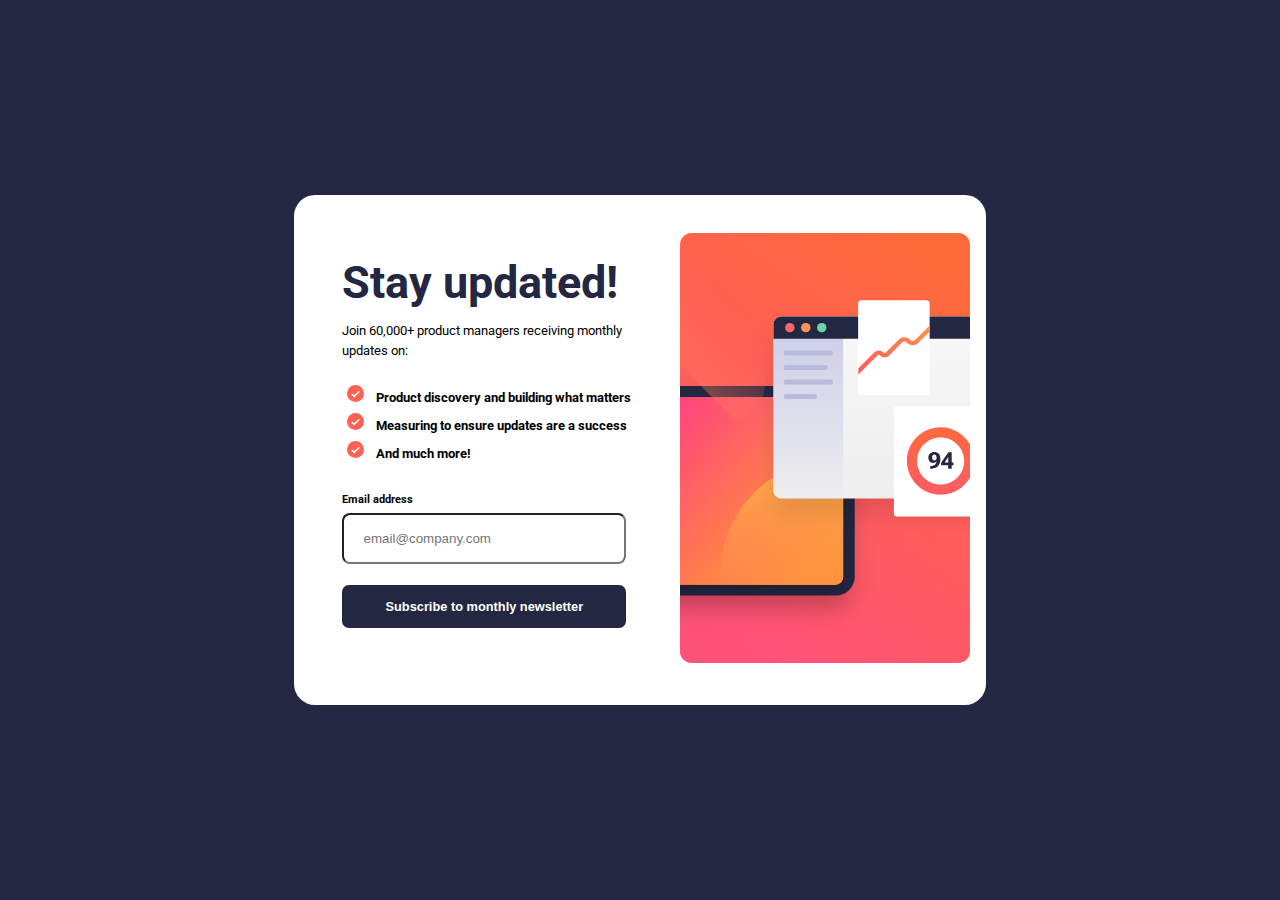
==== index.html @ 4df4ef66 "first upload" ====
<!DOCTYPE html>
<html lang="en">
  <head>
    <meta charset="UTF-8" />
    <meta name="viewport" content="width=device-width, initial-scale=1.0" />
    <!-- displays site properly based on user's device -->
    <link
      rel="icon"
      type="image/png"
      sizes="32x32"
      href="./assets/images/favicon-32x32.png"
    />
    <link rel="preconnect" href="https://fonts.googleapis.com" />
    <link rel="preconnect" href="https://fonts.gstatic.com" crossorigin />
    <link
      href="https://fonts.googleapis.com/css2?family=Roboto:wght@400;700&display=swap"
      rel="stylesheet"
    />
    <link rel="stylesheet" href="shared.css" />
    <title>
      Frontend Mentor | Newsletter sign-up form with success message
    </title>
  </head>
  <body>
    <div id="desktop-container">
      <header>
        <picture>
          <source media="(min-width:32rem)" srcset="assets/images/illustration-sign-up-desktop.svg">
          <img
          src="assets/images/illustration-sign-up-mobile.svg"
          alt="illustration-image"
          width="100%"
        />
        </picture>
        
      </header>
      <main>
        <h1>Stay updated!</h1>
        <p>Join 60,000+ product managers receiving monthly updates on:</p>
        <ul>
          <li>Product discovery and building what matters</li>
          <li>Measuring to ensure updates are a success</li>
          <li>And much more!</li>
        </ul>
        <form action="/index.html" method="get" onsubmit="submitform(event)">
          <label
            for="email-submition"
            style="display: block; margin: 3rem 0 0.7rem 0"
            >Email address</label
          >
          <input
            type="email"
            required
            minlength="13"
            placeholder="email@company.com"
            id="email-addrss"
            style="
              padding: 1.2rem;
              width: 100%;
              height: 3.2rem;
              border-radius: 8px;
            "
          />
          <button type="submit" class="submit-btn">
            Subscribe to monthly newsletter
          </button>
        </form>
      </main>
      <script>
        function submitform(event) {
          event.preventDefault();
          var emailValue = document.getElementById("email-addrss").value;
          // sessionStorage.setItem('emailValue', emailValue)
          window.location.href =
            "thanks-page.html?email=" + encodeURIComponent(emailValue);
        }
      </script>
    </div>
  </body>
</html>
---- shared.css ----
* {
    padding: 0;
    margin: 0;
    list-style: none;
    box-sizing: border-box;
}

body {
    font-family: 'Roboto', sans-serif;
}

main {
    margin: 2rem;
}

p , h1 {
    margin-bottom: 1.5rem;
}

h1 {
    font-size: 2.8rem;
}

p {
    font-size: 1.2rem;
}

li {
    margin: 0 0 1.3rem 1.8rem;
    padding-left: 0.3rem;
    list-style-image: url(assets/images/icon-list.svg);
    font-size: 1.1rem;
}

::marker {
    margin-top: 0.5rem;
}

.submit-btn {
    text-decoration: none;
    margin-top: 1.7rem;
    padding: 1.2rem;
    background-color: hsl(234, 29%, 20%);
    border-radius: 11px;
    width: 100%;
    text-align: center;
    font-size: 1.1rem;
    color: white;
    border: none;
    display: inline-block;
}

@media screen and (min-width:915px) {
    body {
        height: 100vh;
        /* margin: 2rem 1rem 2rem 1rem; */
        background-color: hsl(234, 29%, 20%);
        display: flex;
        justify-content: center;
        align-items: center;
        padding: 4rem;
    }
    main {
        margin: 0;
    }
    #desktop-container {
        display: flex;
        flex-direction: row-reverse;
        justify-content: center;
        align-items: center;
        background-color: white;
        width: 60%;
        height: 510px;
        border-radius: 21px;
        padding: 1rem;
    }
    img {
        width: 100%;
        height: 100%;
        /* margin: 1rem; */
        object-fit: contain;
    }
    h1 {
        font-size: 2.8rem;
        margin-bottom: 0.8rem;
        margin-top: 2rem;
        color: hsl(234, 29%, 20%);
    }
    p {
        font-size: 0.8rem;
        line-height: 20px;
    }
    li {
        margin-bottom: 0.5rem;
        font-size: 0.8rem;
        font-weight: bold;
    }
    
    label {
        font-size: 0.7rem;
        font-weight: bold;
        border-radius: 7px;
        margin: 2rem 0 0.4rem 0 !important;
    }

    input {
        width: 93% !important;
    }
    .submit-btn {
        padding: 0.9rem 0;
        margin-top: 1.3rem;
        margin-bottom: 3rem;
        font-size: 0.8rem;
        font-weight: bold;
        border-radius: 7px;
        width: 93%;
    }
    main {
        padding: 4rem 2rem;
    }
}
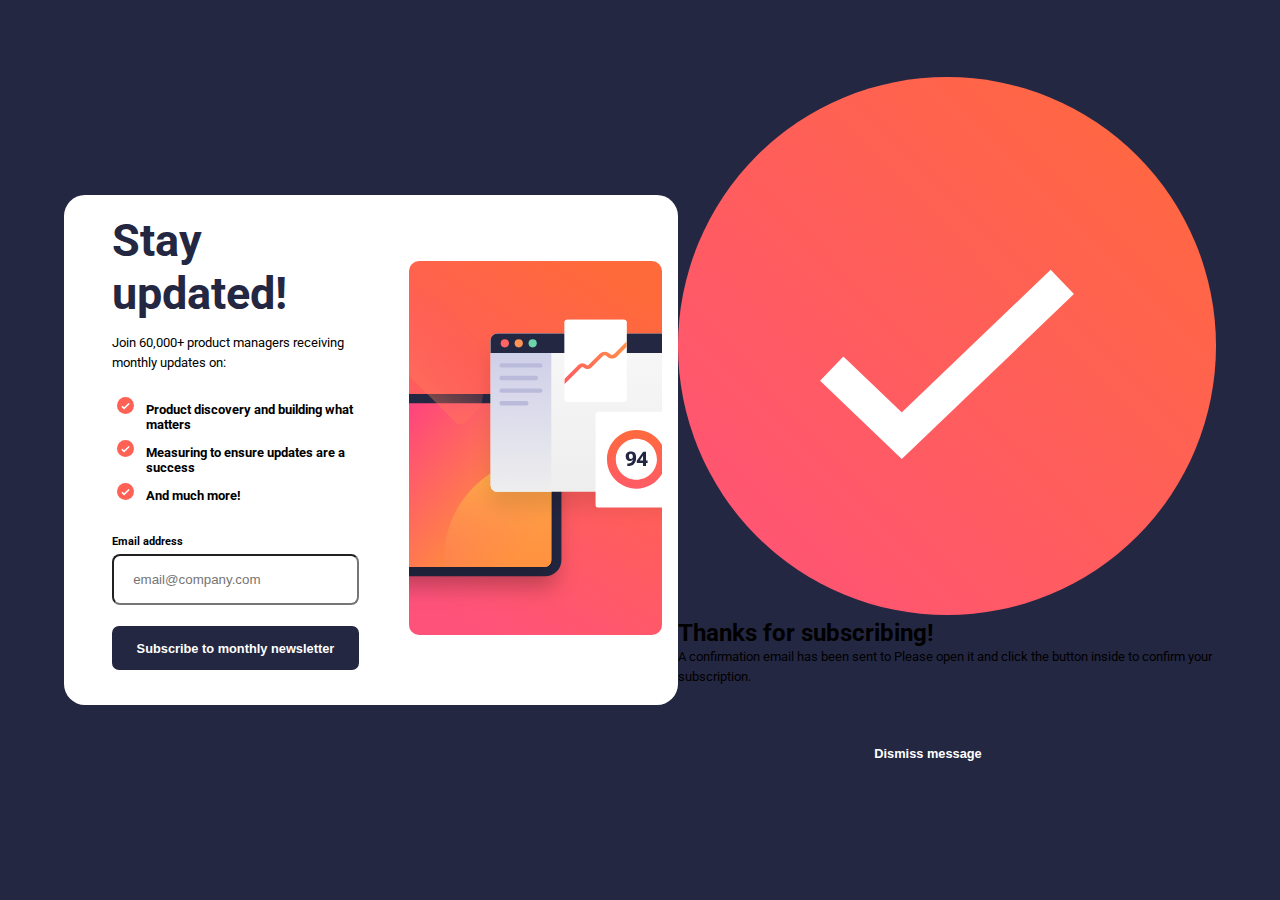
==== commit 8fa085e4: "Update index.html" ====
--- a/index.html
+++ b/index.html
@@ -25,24 +25,28 @@
     <div id="desktop-container">
       <header>
         <picture>
-          <source media="(min-width:32rem)" srcset="assets/images/illustration-sign-up-desktop.svg">
+          <source
+            media="(min-width:32rem)"
+            srcset="assets/images/illustration-sign-up-desktop.svg"
+          />
           <img
-          src="assets/images/illustration-sign-up-mobile.svg"
-          alt="illustration-image"
-          width="100%"
-        />
+            src="assets/images/illustration-sign-up-mobile.svg"
+            alt="illustration-image"
+            width="100%"
+          />
         </picture>
-        
       </header>
       <main>
         <h1>Stay updated!</h1>
-        <p>Join 60,000+ product managers receiving monthly updates on:</p>
+        <p id="index-p">
+          Join 60,000+ product managers receiving monthly updates on:
+        </p>
         <ul>
           <li>Product discovery and building what matters</li>
           <li>Measuring to ensure updates are a success</li>
           <li>And much more!</li>
         </ul>
-        <form action="/index.html" method="get" onsubmit="submitform(event)">
+        <form action="/index.html" method="get">
           <label
             for="email-submition"
             style="display: block; margin: 3rem 0 0.7rem 0"
@@ -66,15 +70,58 @@
           </button>
         </form>
       </main>
-      <script>
-        function submitform(event) {
-          event.preventDefault();
-          var emailValue = document.getElementById("email-addrss").value;
-          // sessionStorage.setItem('emailValue', emailValue)
-          window.location.href =
-            "thanks-page.html?email=" + encodeURIComponent(emailValue);
+    </div>
+    <div id="thanks-container">
+      <img src="/assets/images/icon-success.svg" alt="" id="sucess-icon" />
+      <h2>Thanks for subscribing!</h2>
+      <p id="thanks-p">
+        A confirmation email has been sent to
+        <span id="subscriberEmail" style="font-weight: bold"></span> Please open
+        it and click the button inside to confirm your subscription.
+      </p>
+      <button type="submit" class="submit-btn" id="dismiss-btn">
+        Dismiss message
+      </button>
+    </div>
+    <script>
+      // before commit
+      // function submitform(event) {
+      //   event.preventDefault();
+      //   var emailValue = document.getElementById("email-addrss").value;
+      //   // sessionStorage.setItem('emailValue', emailValue)
+      //   window.location.href =
+      //     "thanks-page.html?email=" + encodeURIComponent(emailValue);
+      // }
+
+      // 1st method for email.retrieving
+      // var emailVal = sessionStorage.getItem('emailValue')
+      // document.getElementById('subscriberEmail').innerText = emailVal
+      //2nd method
+      // var urlparams = new URLSearchParams(window.location.search);
+      // var subscriberEmail = urlparams.get("email");
+      // document.getElementById("subscriberEmail").innerText = subscriberEmail;
+      const form = document.querySelector("form");
+      const container = document.getElementById("desktop-container");
+      const subcontainer = document.getElementById("thanks-container");
+      subcontainer.classList.add("hidden")
+      form.addEventListener("submit", (e) => {
+        e.preventDefault();
+        var emailValue = document.getElementById("email-addrss").value
+        document.getElementById("subscriberEmail").innerText = emailValue
+        showcard();
+        function showcard() {
+          container.classList.add("hidden");
+          subcontainer.classList.remove("hidden");
         }
-      </script>
-    </div>
+        subcontainer.addEventListener("click", (e) => {
+          e.preventDefault();
+          showprimary();
+          function showprimary() {
+            container.classList.remove("hidden");
+            subcontainer.classList.add("hidden");
+          }
+        });
+      });
+    </script>
   </body>
 </html>
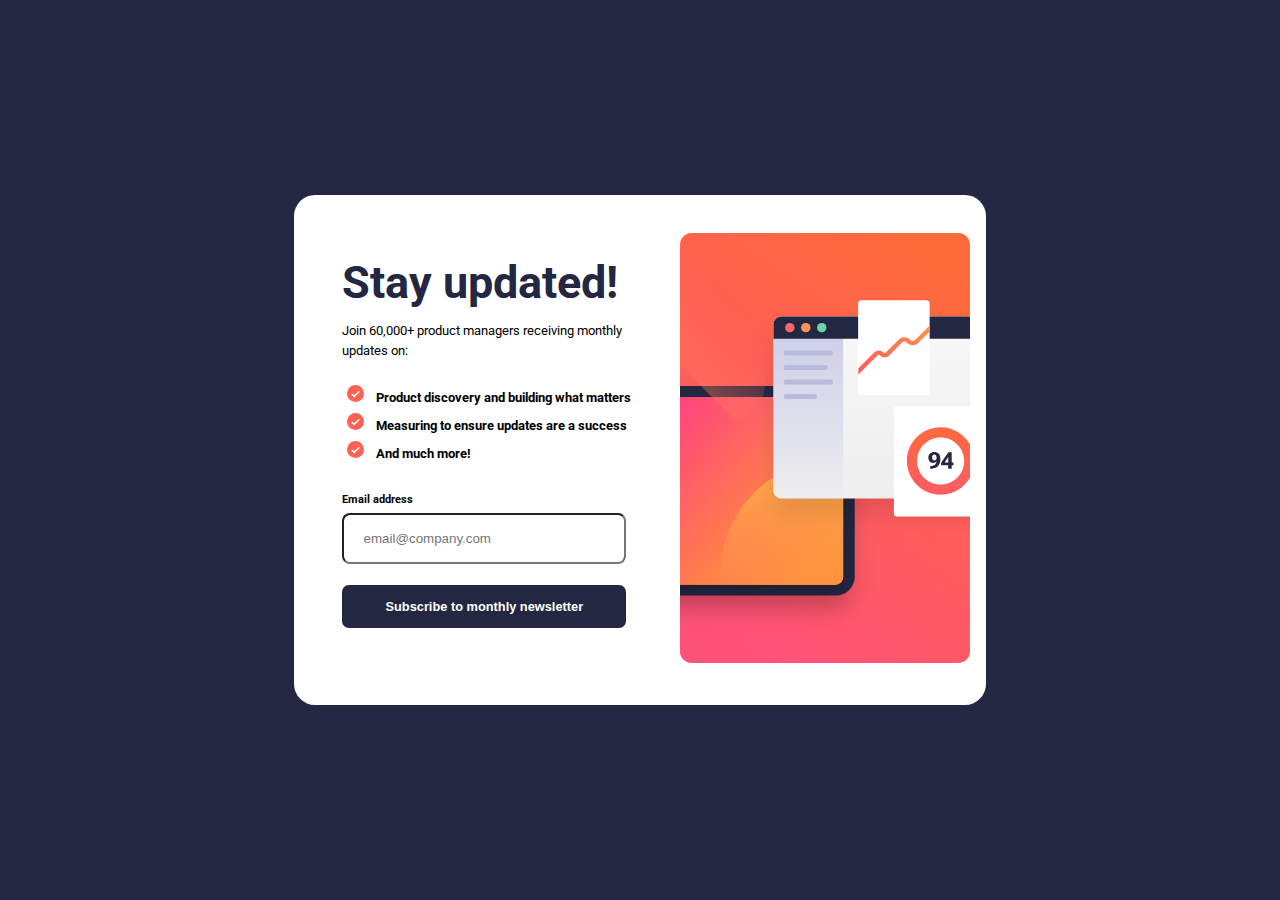
==== commit 506499e0: "Update index.html" ====
--- a/index.html
+++ b/index.html
@@ -72,7 +72,7 @@
       </main>
     </div>
     <div id="thanks-container">
-      <img src="/assets/images/icon-success.svg" alt="" id="sucess-icon" />
+      <img src="assets/images/icon-success.svg" alt="" id="sucess-icon" />
       <h2>Thanks for subscribing!</h2>
       <p id="thanks-p">
         A confirmation email has been sent to
--- a/shared.css
+++ b/shared.css
@@ -7,6 +7,8 @@
 
 body {
     font-family: 'Roboto', sans-serif;
+    height: 100vh;
+    /* margin: 36% 2rem; */
 }
 
 main {
@@ -21,7 +23,7 @@
     font-size: 2.8rem;
 }
 
-p {
+#index-p {
     font-size: 1.2rem;
 }
 
@@ -50,6 +52,42 @@
     display: inline-block;
 }
 
+#sucess-icon {
+    margin-bottom: 2.4rem;
+}
+
+#thanks-p {
+    line-height: 30px;
+    font-size: 1.2rem;
+}
+
+/* .submit-btn {
+    margin-top: 75%;
+} */
+
+.hidden {
+    visibility: hidden;
+}
+
+#desktop-container {
+    position: absolute;
+}
+
+#thanks-container {
+    position: absolute;
+    margin: 50% 2rem;
+}
+
+h2 {
+    font-size: 3rem;
+    line-height: 47px;
+    margin-bottom: 2rem;
+}
+
+#dismiss-btn {
+    margin-top: 70%;
+}
+
 @media screen and (min-width:915px) {
     body {
         height: 100vh;
@@ -59,6 +97,7 @@
         justify-content: center;
         align-items: center;
         padding: 4rem;
+        margin: 0;
     }
     main {
         margin: 0;
@@ -73,6 +112,7 @@
         height: 510px;
         border-radius: 21px;
         padding: 1rem;
+        position: relative;
     }
     img {
         width: 100%;
@@ -86,7 +126,7 @@
         margin-top: 2rem;
         color: hsl(234, 29%, 20%);
     }
-    p {
+    #index-p {
         font-size: 0.8rem;
         line-height: 20px;
     }
@@ -118,4 +158,33 @@
     main {
         padding: 4rem 2rem;
     }
-}+    #sucess-icon {
+        width: auto;
+        height: auto;
+        margin-bottom: 2rem;
+    }
+    #thanks-container {
+        width: 33%;
+        /* height: 90%; */
+        padding: 3rem 3.5rem;
+        border-radius: 30px;
+        background-color: white;
+    }
+    h2 {
+        margin-bottom: 1.2rem;
+        color: hsl(234, 29%, 20%);
+        font-size: 3rem;
+        line-height: 47px;
+    }
+    #dismiss-btn {
+        margin-top: 0.8rem;
+        margin-bottom: 0rem;
+        width: 100%;
+        padding: 1rem 0;
+    }
+    #thanks-p {
+        line-height: 23px;
+        font-size: 0.9rem;
+        color: hsl(234, 29%, 20%);
+    }
+}
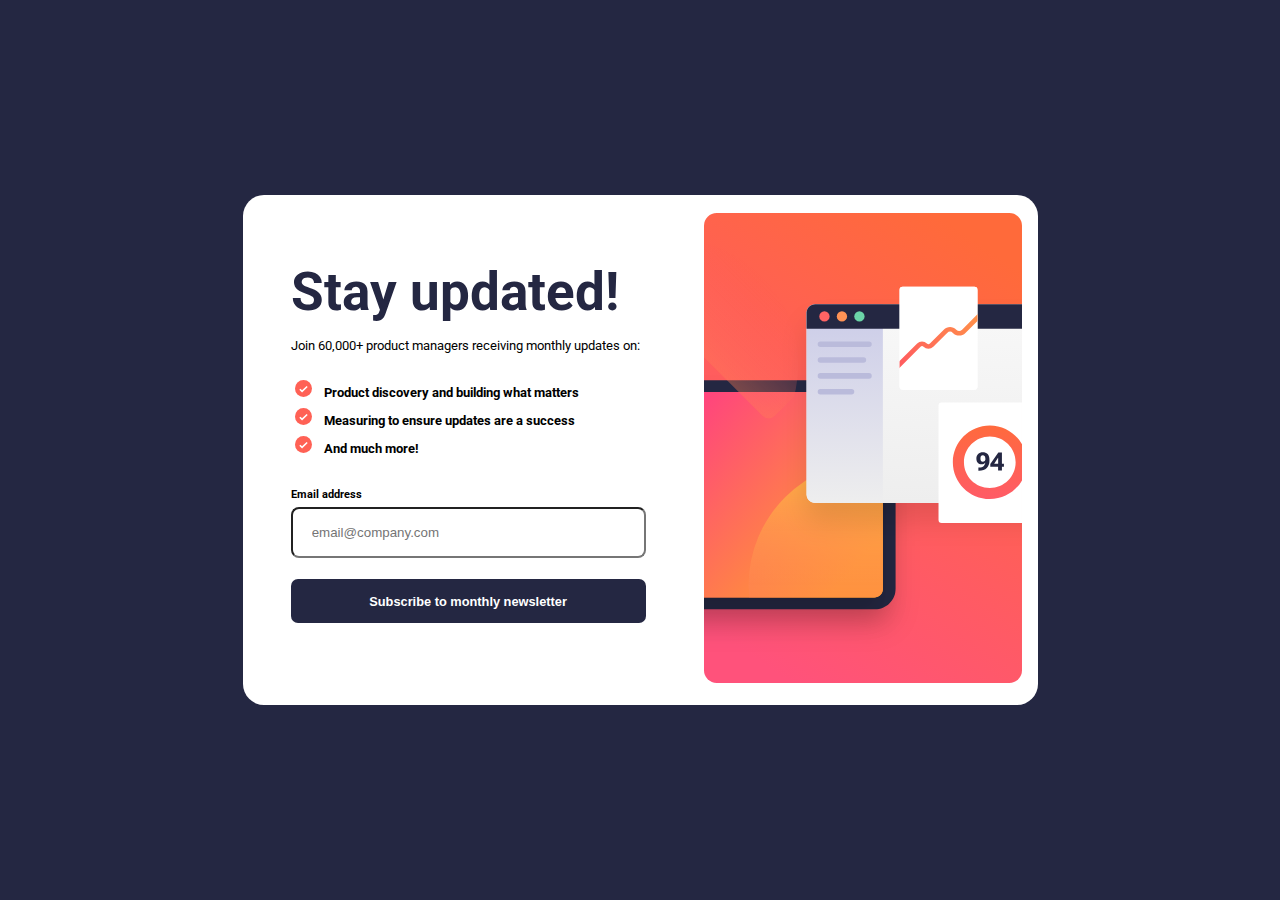
==== commit d8fc6387: "Update index.html" ====
--- a/index.html
+++ b/index.html
@@ -26,7 +26,7 @@
       <header>
         <picture>
           <source
-            media="(min-width:32rem)"
+            media="(min-width:28rem)"
             srcset="assets/images/illustration-sign-up-desktop.svg"
           />
           <img
@@ -72,7 +72,7 @@
       </main>
     </div>
     <div id="thanks-container">
-      <img src="assets/images/icon-success.svg" alt="" id="sucess-icon" />
+      <img src="/assets/images/icon-success.svg" alt="" id="sucess-icon" />
       <h2>Thanks for subscribing!</h2>
       <p id="thanks-p">
         A confirmation email has been sent to
--- a/shared.css
+++ b/shared.css
@@ -88,7 +88,7 @@
     margin-top: 70%;
 }
 
-@media screen and (min-width:915px) {
+@media screen and (min-width:28rem) {
     body {
         height: 100vh;
         /* margin: 2rem 1rem 2rem 1rem; */
@@ -101,6 +101,8 @@
     }
     main {
         margin: 0;
+        padding: 0 2rem;
+        /* width: clamp(20%, 50%, 60%); */
     }
     #desktop-container {
         display: flex;
@@ -108,20 +110,22 @@
         justify-content: center;
         align-items: center;
         background-color: white;
-        width: 60%;
+        /* width: 60%; */
+        width: clamp(60%, 100vw, 795px);
         height: 510px;
+        /* height: clamp( 400px, 100vw, 510px); */
         border-radius: 21px;
         padding: 1rem;
         position: relative;
     }
     img {
-        width: 100%;
-        height: 100%;
+        width: 19.82rem;
+        height: 29.5rem;
         /* margin: 1rem; */
         object-fit: contain;
     }
     h1 {
-        font-size: 2.8rem;
+        font-size: clamp(2rem, 5vw, 3.3rem);
         margin-bottom: 0.8rem;
         margin-top: 2rem;
         color: hsl(234, 29%, 20%);
@@ -155,16 +159,15 @@
         border-radius: 7px;
         width: 93%;
     }
-    main {
-        padding: 4rem 2rem;
-    }
+
     #sucess-icon {
         width: auto;
         height: auto;
         margin-bottom: 2rem;
     }
     #thanks-container {
-        width: 33%;
+        /* width: 33%; */
+        width: clamp(440px, 33vw, 100vw);
         /* height: 90%; */
         padding: 3rem 3.5rem;
         border-radius: 30px;
